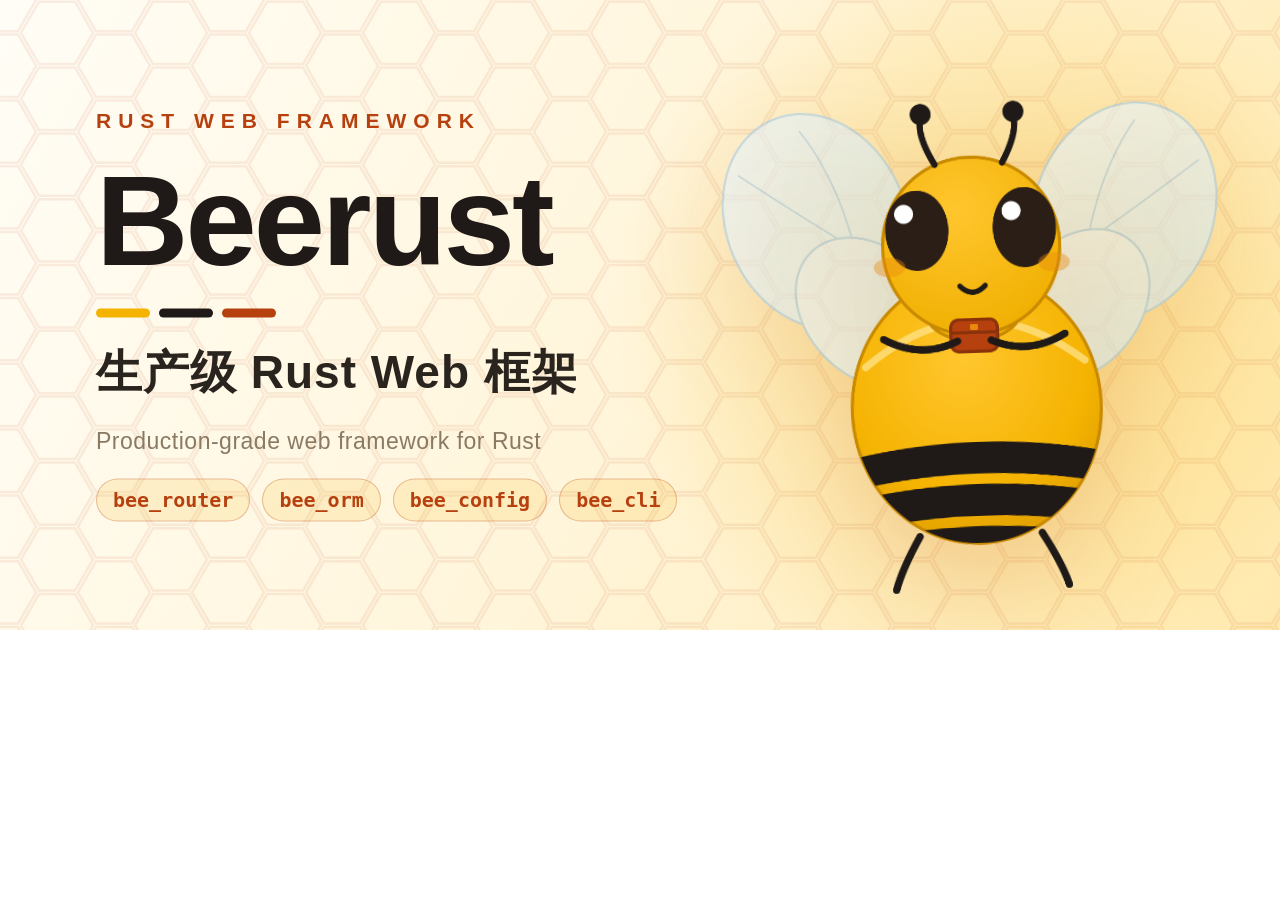
==== docs/social-preview.html @ 620bdb52 "文档：Social Preview 图（1280×630 + 可重渲源文件，附去字吉祥物栅格图）" ====
<!doctype html>
<!-- Beerust GitHub Social Preview — 1280×630, 三版候选（?v=A|B|C）
     吉祥物由 docs/rusty.svg 栅格化而来（去掉底部 bee-rust 文字）：
     grep -v '<text' docs/rusty.svg > rusty-notext.svg && rsvg-convert -w 1024 rusty-notext.svg -o rusty-notext.png
     截图：google-chrome --headless=new --disable-gpu --hide-scrollbars \
       --force-device-scale-factor=2 --window-size=1280,630 \
       --screenshot=out.png "file:///tmp/social-preview.html?v=A" -->
<html lang="zh-CN">
<head>
<meta charset="utf-8">
<style>
  @font-face { font-family: 'BeeSans'; src: local('Noto Sans CJK SC'); }
  * { margin: 0; padding: 0; box-sizing: border-box; }
  html, body { width: 1280px; height: 630px; overflow: hidden; }
  body { font-family: 'Noto Sans CJK SC', 'Noto Sans', sans-serif; }

  .card {
    position: relative; width: 1280px; height: 630px; overflow: hidden;
  }
  .hexlayer { position: absolute; inset: 0; width: 100%; height: 100%; }
  .glow { position: absolute; border-radius: 50%; pointer-events: none; }
  .bee { position: absolute; z-index: 3; image-rendering: auto; }
  .meta { position: absolute; z-index: 4; }

  .eyebrow {
    font-size: 21px; font-weight: 700; letter-spacing: 7px;
    text-transform: uppercase;
  }
  .wordmark {
    font-size: 128px; font-weight: 900; letter-spacing: -3px; line-height: 1;
  }
  .stripes { display: flex; gap: 9px; }
  .stripes i { display: block; width: 54px; height: 9px; border-radius: 5px; }
  .stripes i:nth-child(1) { background: #F5B301; }
  .stripes i:nth-child(2) { background: #1F1A17; }
  .stripes i:nth-child(3) { background: #B7410E; }
  .tagline { font-size: 46px; font-weight: 700; letter-spacing: 1px; }
  .sub { font-size: 23px; font-weight: 500; letter-spacing: .5px; }
  .chips { display: flex; gap: 12px; font-family: 'Noto Sans Mono', monospace; }
  .chips span {
    font-size: 20px; font-weight: 600; padding: 8px 16px 9px;
    border-radius: 999px; border: 1.5px solid;
  }
  .foot { display: none; position: absolute; z-index: 4; font-size: 22px; font-weight: 600; letter-spacing: 2px; font-family: 'Noto Sans Mono', monospace; }

  /* ============ A · 蜜白浅底 · 左文右蜂 ============ */
  body[data-v="A"] .card { background: linear-gradient(118deg, #FFFDF6 0%, #FFF5DA 52%, #FFE9AD 100%); }
  body[data-v="A"] .glow {
    width: 760px; height: 760px; right: -90px; top: -65px;
    background: radial-gradient(circle, rgba(245,179,1,.38) 0%, rgba(245,179,1,.12) 48%, transparent 70%);
  }
  body[data-v="A"] .bee { height: 540px; right: 36px; top: 52%; transform: translateY(-50%) rotate(-2deg); filter: drop-shadow(0 34px 50px rgba(183,65,14,.16)); }
  body[data-v="A"] .meta { left: 96px; top: 50%; transform: translateY(-50%); }
  body[data-v="A"] .meta > * + * { margin-top: 24px; }
  body[data-v="A"] .eyebrow { color: #B7410E; }
  body[data-v="A"] .wordmark { color: #1F1A17; }
  body[data-v="A"] .tagline { color: #2A241E; }
  body[data-v="A"] .sub { color: #8A7A63; }
  body[data-v="A"] .chips span { color: #B7410E; background: rgba(245,179,1,.14); border-color: rgba(183,65,14,.30); }

  /* ============ B · 炭黑蜂巢 · 科技感 ============ */
  body[data-v="B"] .card { background: radial-gradient(1200px 800px at 68% 42%, #2C2521 0%, #1F1A17 46%, #12100D 100%); }
  body[data-v="B"] .glow {
    width: 780px; height: 780px; right: -100px; top: -80px;
    background: radial-gradient(circle, rgba(245,179,1,.30) 0%, rgba(245,179,1,.08) 50%, transparent 72%);
  }
  body[data-v="B"] .bee { height: 540px; right: 36px; top: 52%; transform: translateY(-50%) rotate(-2deg); filter: drop-shadow(0 0 44px rgba(245,179,1,.35)); }
  body[data-v="B"] .meta { left: 96px; top: 50%; transform: translateY(-50%); }
  body[data-v="B"] .meta > * + * { margin-top: 24px; }
  body[data-v="B"] .eyebrow { color: #F5B301; }
  body[data-v="B"] .wordmark { color: #FFF3D6; }
  body[data-v="B"] .tagline { color: #EFE2C8; }
  body[data-v="B"] .sub { color: #A08F74; }
  body[data-v="B"] .chips span { color: #F5B301; background: rgba(245,179,1,.10); border-color: rgba(245,179,1,.38); }
  body[data-v="B"] .stripes i:nth-child(2) { background: #FFF3D6; }

  /* ============ C · 琥珀底 · 居中徽章（翅膀圈名） ============ */
  body[data-v="C"] .card { background: radial-gradient(1000px 760px at 50% 34%, #FFFAEC 0%, #FFF0C8 58%, #FFE3A0 100%); }
  body[data-v="C"] .glow {
    width: 640px; height: 640px; left: 50%; top: -40px; transform: translateX(-50%);
    background: radial-gradient(circle, rgba(245,179,1,.30) 0%, transparent 68%);
  }
  body[data-v="C"] .bee { height: 312px; left: 50%; top: 34px; transform: translateX(-50%); filter: drop-shadow(0 22px 36px rgba(183,65,14,.18)); }
  body[data-v="C"] .meta { left: 50%; top: 330px; transform: translateX(-50%); width: 100%; text-align: center; }
  body[data-v="C"] .eyebrow, body[data-v="C"] .sub { display: none; }
  body[data-v="C"] .wordmark { font-size: 110px; }
  body[data-v="C"] .stripes { justify-content: center; margin-top: 20px; }
  body[data-v="C"] .tagline { font-size: 36px; margin-top: 24px; color: #3A3126; }
  body[data-v="C"] .chips { display: none; }
  body[data-v="C"] .foot { display: block; left: 50%; bottom: 38px; transform: translateX(-50%); color: #B7410E; }
  body[data-v="C"] .wordmark { color: #1F1A17; }
</style>
</head>
<body data-v="A">
  <div class="card">
    <svg class="hexlayer" viewBox="0 0 1280 630" preserveAspectRatio="none"></svg>
    <div class="glow"></div>
    <img class="bee" src="rusty-notext.png" alt="">
    <main class="meta">
      <div class="eyebrow">Rust Web Framework</div>
      <div class="wordmark">Beerust</div>
      <div class="stripes"><i></i><i></i><i></i></div>
      <p class="tagline">生产级 Rust Web 框架</p>
      <p class="sub">Production-grade web framework for Rust</p>
      <div class="chips">
        <span>bee_router</span><span>bee_orm</span><span>bee_config</span><span>bee_cli</span>
      </div>
    </main>
    <div class="foot">16 crates · MVC · ORM · CLI · Rust 2024</div>
  </div>
<script>
  const v = (new URLSearchParams(location.search).get('v') || 'A').toUpperCase();
  document.body.dataset.v = v;

  // 蜂巢网格：JS 逐格画六边形（避免 pattern 平铺接缝）
  const svg = document.querySelector('.hexlayer');
  const NS = 'http://www.w3.org/2000/svg';
  const stroke = v === 'B' ? 'rgba(245,179,1,.085)' : 'rgba(183,65,14,.085)';
  const R = 38, W = Math.sqrt(3) * R;
  function hex(cx, cy, r, cls, sw) {
    const pts = [];
    for (let i = 0; i < 6; i++) {
      const a = Math.PI / 3 * i;
      pts.push([cx + r * Math.cos(a), cy + r * Math.sin(a)]);
    }
    const p = document.createElementNS(NS, 'polygon');
    p.setAttribute('points', pts.map(q => q.map(n => n.toFixed(1)).join(',')).join(' '));
    p.setAttribute('fill', 'none');
    p.setAttribute('stroke', cls || stroke);
    p.setAttribute('stroke-width', sw || 2.5);
    svg.appendChild(p);
  }
  if (v === 'C') {
    // 居中大六边形圆环 + 四角淡纹
    hex(640, 396, 292, 'rgba(245,179,1,.55)', 3.5);
    hex(640, 396, 306, 'rgba(245,179,1,.22)', 1.5);
    for (const [x, y] of [[110, 70], [1170, 88], [90, 560], [1190, 545]]) hex(x, y, 46, 'rgba(183,65,14,.14)', 2);
  } else {
    for (let col = -1; col * 1.5 * R < 1360; col++) {
      for (let row = -1; row * W + (col % 2 ? W / 2 : 0) < 690; row++) {
        hex(col * 1.5 * R, row * W + (col % 2 ? W / 2 : 0), R - 2);
      }
    }
  }
</script>
</body>
</html>
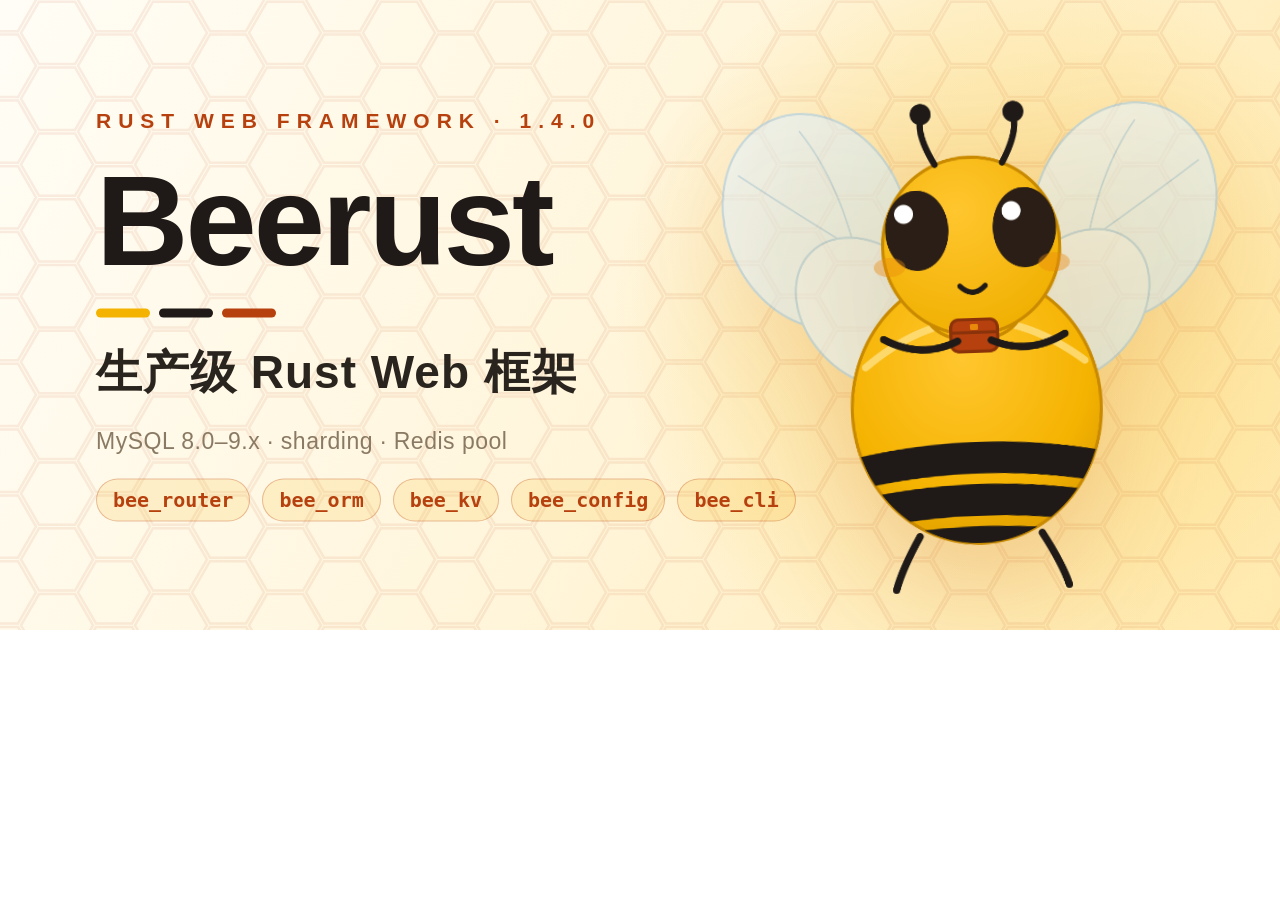
==== commit bb6d4e06: "docs(site): refresh v1.4.0 feature copy and social preview" ====
--- a/docs/social-preview.html
+++ b/docs/social-preview.html
@@ -97,16 +97,16 @@
     <div class="glow"></div>
     <img class="bee" src="rusty-notext.png" alt="">
     <main class="meta">
-      <div class="eyebrow">Rust Web Framework</div>
+      <div class="eyebrow">Rust Web Framework · 1.4.0</div>
       <div class="wordmark">Beerust</div>
       <div class="stripes"><i></i><i></i><i></i></div>
       <p class="tagline">生产级 Rust Web 框架</p>
-      <p class="sub">Production-grade web framework for Rust</p>
+      <p class="sub">MySQL 8.0–9.x · sharding · Redis pool</p>
       <div class="chips">
-        <span>bee_router</span><span>bee_orm</span><span>bee_config</span><span>bee_cli</span>
+        <span>bee_router</span><span>bee_orm</span><span>bee_kv</span><span>bee_config</span><span>bee_cli</span>
       </div>
     </main>
-    <div class="foot">16 crates · MVC · ORM · CLI · Rust 2024</div>
+    <div class="foot">15 crates · MySQL 8.0–9.x · sharding · Redis pool · Rust 2024</div>
   </div>
 <script>
   const v = (new URLSearchParams(location.search).get('v') || 'A').toUpperCase();
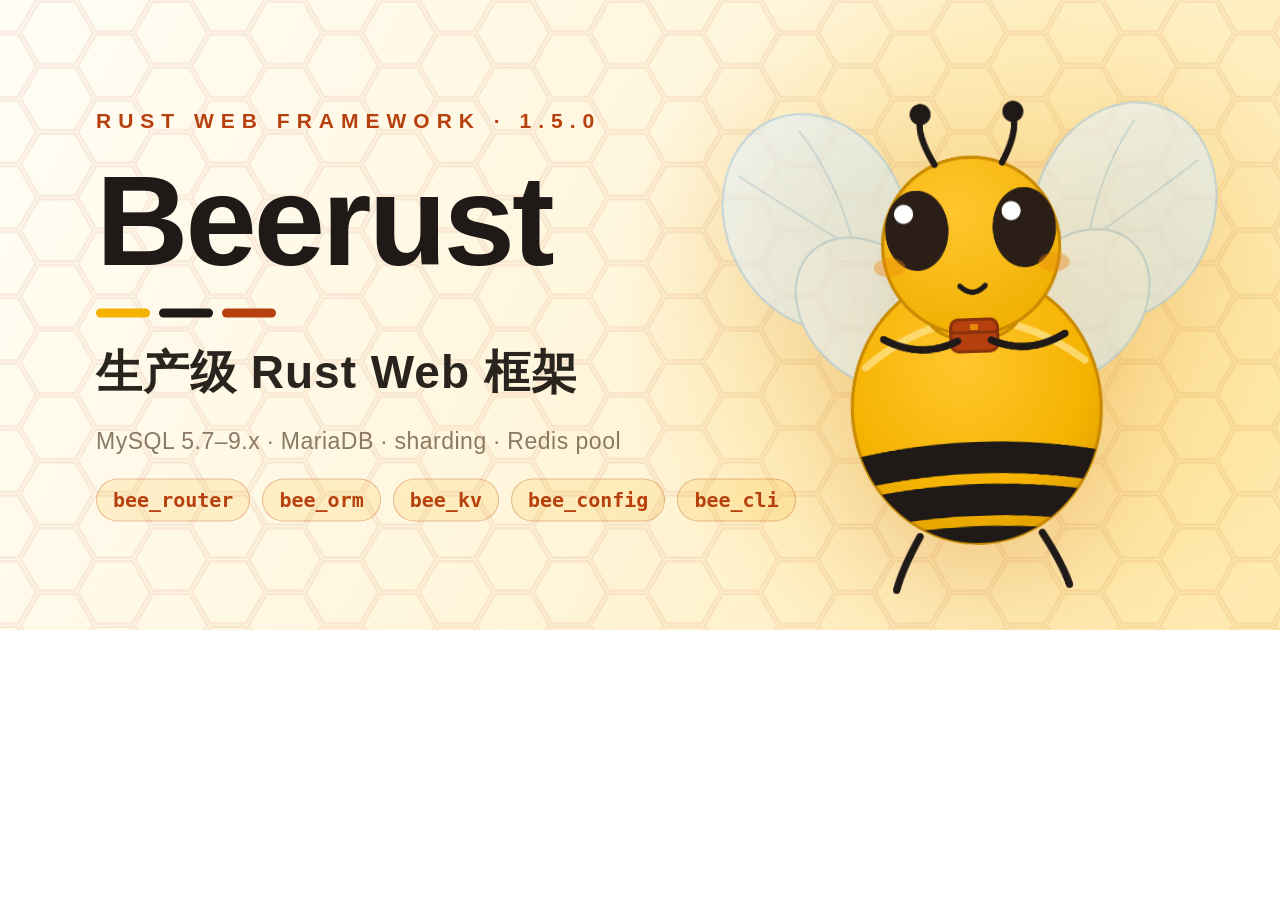
==== commit 102f71f1: "docs: release 1.5.0 docs, site, and social preview - 13-language READMEs/changelogs/API/crates-readm" ====
--- a/docs/social-preview.html
+++ b/docs/social-preview.html
@@ -97,16 +97,16 @@
     <div class="glow"></div>
     <img class="bee" src="rusty-notext.png" alt="">
     <main class="meta">
-      <div class="eyebrow">Rust Web Framework · 1.4.0</div>
+      <div class="eyebrow">Rust Web Framework · 1.5.0</div>
       <div class="wordmark">Beerust</div>
       <div class="stripes"><i></i><i></i><i></i></div>
       <p class="tagline">生产级 Rust Web 框架</p>
-      <p class="sub">MySQL 8.0–9.x · sharding · Redis pool</p>
+      <p class="sub">MySQL 5.7–9.x · MariaDB · sharding · Redis pool</p>
       <div class="chips">
         <span>bee_router</span><span>bee_orm</span><span>bee_kv</span><span>bee_config</span><span>bee_cli</span>
       </div>
     </main>
-    <div class="foot">15 crates · MySQL 8.0–9.x · sharding · Redis pool · Rust 2024</div>
+    <div class="foot">15 crates · MySQL 5.7–9.x · MariaDB · sharding · Redis watchdog</div>
   </div>
 <script>
   const v = (new URLSearchParams(location.search).get('v') || 'A').toUpperCase();
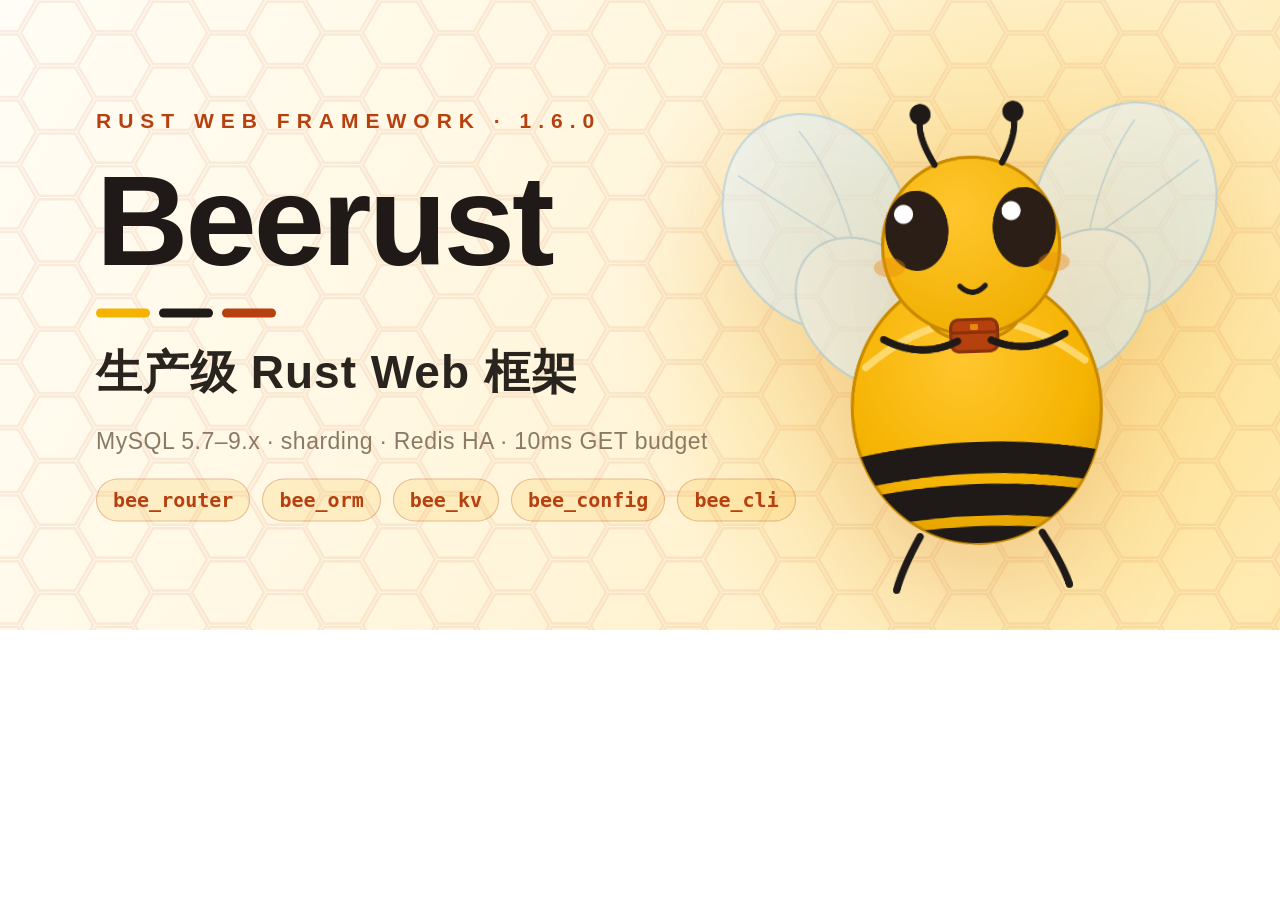
==== commit 535a9e82: "docs: release 1.6.0 docs, site, and social preview Sync 1.6.0 features across 13 languages, add the " ====
--- a/docs/social-preview.html
+++ b/docs/social-preview.html
@@ -97,16 +97,16 @@
     <div class="glow"></div>
     <img class="bee" src="rusty-notext.png" alt="">
     <main class="meta">
-      <div class="eyebrow">Rust Web Framework · 1.5.0</div>
+      <div class="eyebrow">Rust Web Framework · 1.6.0</div>
       <div class="wordmark">Beerust</div>
       <div class="stripes"><i></i><i></i><i></i></div>
       <p class="tagline">生产级 Rust Web 框架</p>
-      <p class="sub">MySQL 5.7–9.x · MariaDB · sharding · Redis pool</p>
+      <p class="sub">MySQL 5.7–9.x · sharding · Redis HA · 10ms GET budget</p>
       <div class="chips">
         <span>bee_router</span><span>bee_orm</span><span>bee_kv</span><span>bee_config</span><span>bee_cli</span>
       </div>
     </main>
-    <div class="foot">15 crates · MySQL 5.7–9.x · MariaDB · sharding · Redis watchdog</div>
+    <div class="foot">15 crates · shard_key · Redis HA · 10ms GET budget</div>
   </div>
 <script>
   const v = (new URLSearchParams(location.search).get('v') || 'A').toUpperCase();
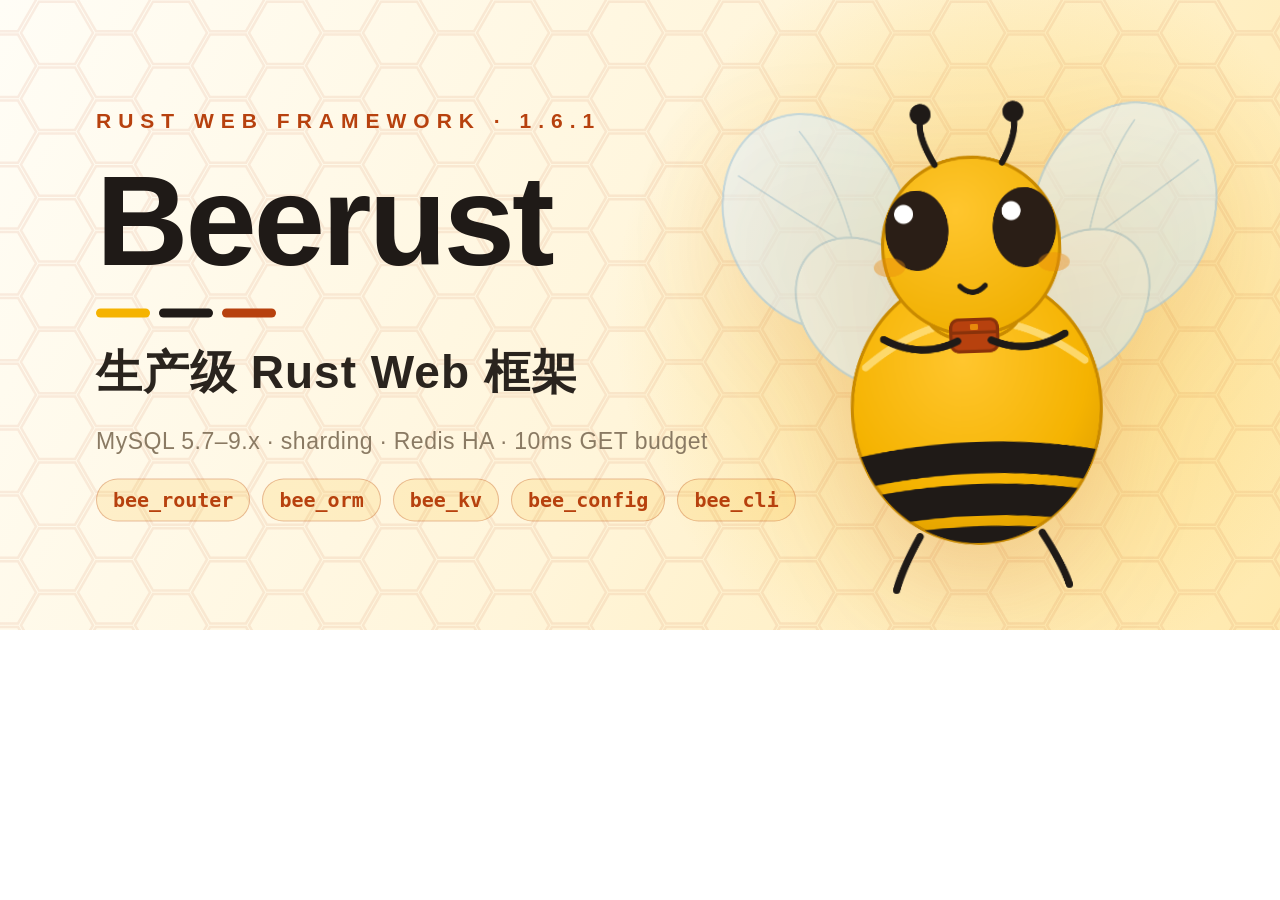
==== commit 61cc75a0: "docs: release 1.6.1 security and dependency refresh Sync 1.6.1 across 13 languages, document the Sen" ====
--- a/docs/social-preview.html
+++ b/docs/social-preview.html
@@ -97,7 +97,7 @@
     <div class="glow"></div>
     <img class="bee" src="rusty-notext.png" alt="">
     <main class="meta">
-      <div class="eyebrow">Rust Web Framework · 1.6.0</div>
+      <div class="eyebrow">Rust Web Framework · 1.6.1</div>
       <div class="wordmark">Beerust</div>
       <div class="stripes"><i></i><i></i><i></i></div>
       <p class="tagline">生产级 Rust Web 框架</p>
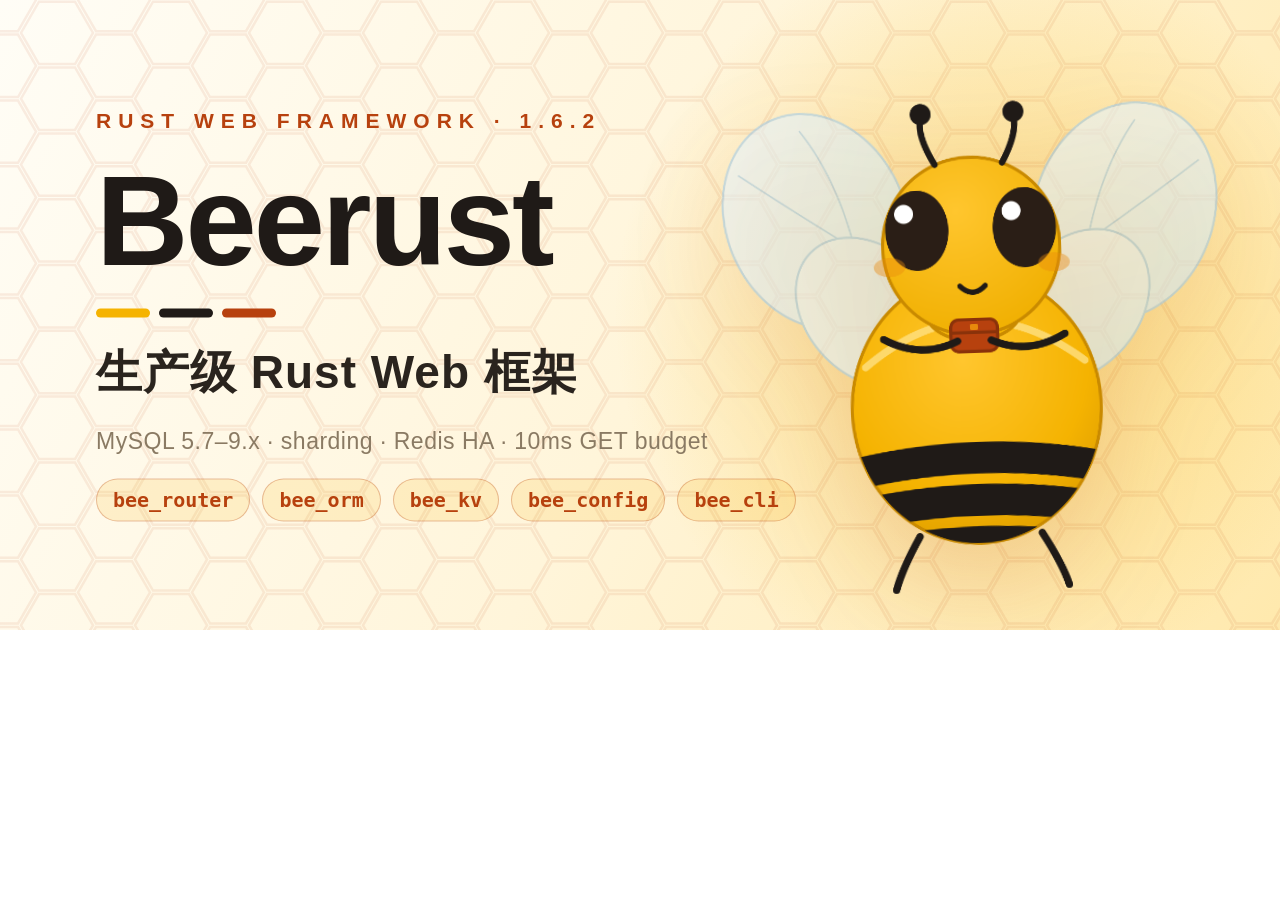
==== commit b3d54ac2: "chore: release 1.6.2 — audit cleanup, free fonts, site search - Fix 6 RUSTSEC advisories and 1 unsou" ====
--- a/docs/social-preview.html
+++ b/docs/social-preview.html
@@ -97,7 +97,7 @@
     <div class="glow"></div>
     <img class="bee" src="rusty-notext.png" alt="">
     <main class="meta">
-      <div class="eyebrow">Rust Web Framework · 1.6.1</div>
+      <div class="eyebrow">Rust Web Framework · 1.6.2</div>
       <div class="wordmark">Beerust</div>
       <div class="stripes"><i></i><i></i><i></i></div>
       <p class="tagline">生产级 Rust Web 框架</p>
